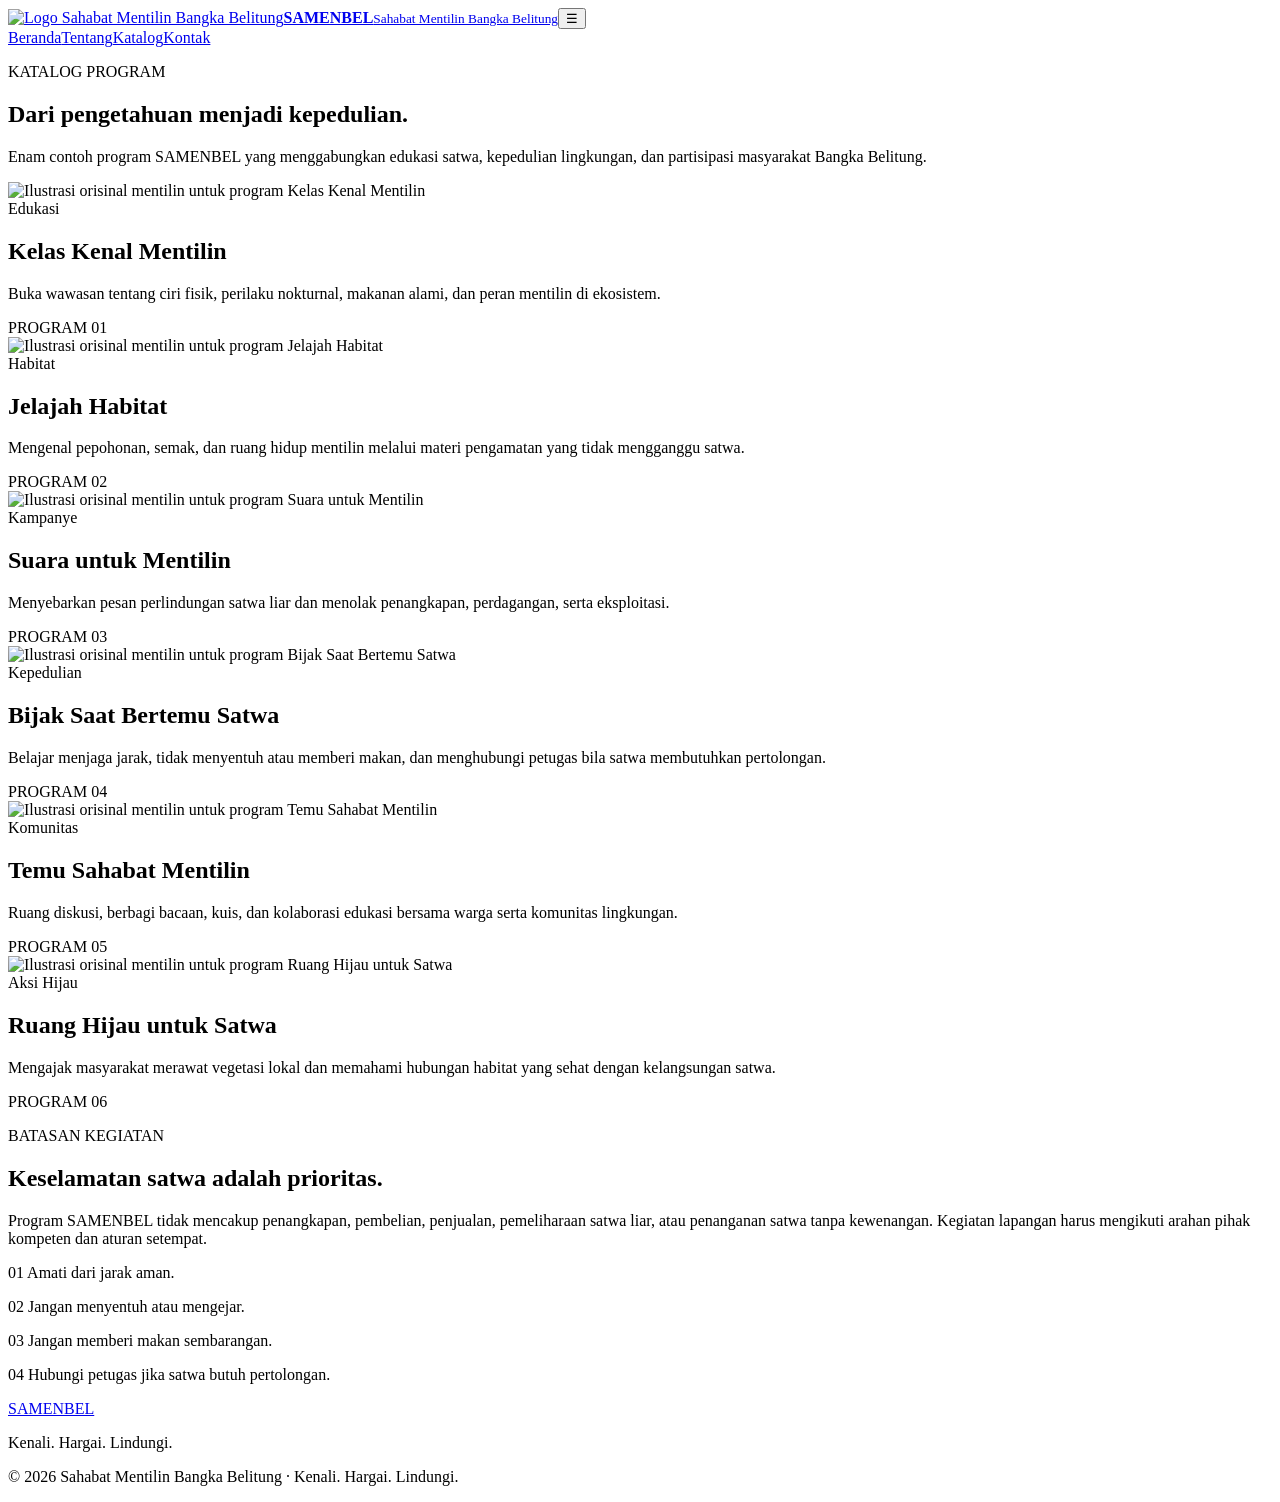
==== katalog.html @ 46540bb0 "Add files via upload" ====
<!DOCTYPE html>
<html lang="id">
<head>
  <meta charset="UTF-8">
  <meta name="viewport" content="width=device-width, initial-scale=1.0">
  <meta name="description" content="Katalog enam program edukasi dan konservasi Mentilin dari SAMENBEL.">
  <title>Katalog Program | Sahabat Mentilin Bangka Belitung</title>
  <link rel="stylesheet" href="css/style.css">
  <script src="js/script.js" defer></script>
</head>
<body>
<header class="site-header"><div class="container header-inner"><a class="brand" href="index.html"><img src="img/logo-samenbel.svg" alt="Logo Sahabat Mentilin Bangka Belitung"><span><strong>SAMENBEL</strong><small>Sahabat Mentilin Bangka Belitung</small></span></a><button class="menu-toggle" type="button" aria-label="Buka navigasi" aria-expanded="false">☰</button><nav class="main-nav" aria-label="Navigasi utama"><a class="" href="index.html">Beranda</a><a class="" href="tentang.html">Tentang</a><a class="active" href="katalog.html">Katalog</a><a class="" href="kontak.php">Kontak</a></nav></div></header>
<main>
<section class="page-hero container"><p class="eyebrow">KATALOG PROGRAM</p><h1>Dari pengetahuan menjadi kepedulian.</h1><p class="hero-lead">Enam contoh program SAMENBEL yang menggabungkan edukasi satwa, kepedulian lingkungan, dan partisipasi masyarakat Bangka Belitung.</p></section><section class="section container"><div class="program-grid"><article class="program-card"><img src="img/program-edukasi.svg" alt="Ilustrasi orisinal mentilin untuk program Kelas Kenal Mentilin"><div class="program-body"><span class="program-tag">Edukasi</span><h2>Kelas Kenal Mentilin</h2><p>Buka wawasan tentang ciri fisik, perilaku nokturnal, makanan alami, dan peran mentilin di ekosistem.</p><span class="program-index">PROGRAM 01</span></div></article><article class="program-card"><img src="img/program-habitat.svg" alt="Ilustrasi orisinal mentilin untuk program Jelajah Habitat"><div class="program-body"><span class="program-tag">Habitat</span><h2>Jelajah Habitat</h2><p>Mengenal pepohonan, semak, dan ruang hidup mentilin melalui materi pengamatan yang tidak mengganggu satwa.</p><span class="program-index">PROGRAM 02</span></div></article><article class="program-card"><img src="img/program-kampanye.svg" alt="Ilustrasi orisinal mentilin untuk program Suara untuk Mentilin"><div class="program-body"><span class="program-tag">Kampanye</span><h2>Suara untuk Mentilin</h2><p>Menyebarkan pesan perlindungan satwa liar dan menolak penangkapan, perdagangan, serta eksploitasi.</p><span class="program-index">PROGRAM 03</span></div></article><article class="program-card"><img src="img/program-peduli.svg" alt="Ilustrasi orisinal mentilin untuk program Bijak Saat Bertemu Satwa"><div class="program-body"><span class="program-tag">Kepedulian</span><h2>Bijak Saat Bertemu Satwa</h2><p>Belajar menjaga jarak, tidak menyentuh atau memberi makan, dan menghubungi petugas bila satwa membutuhkan pertolongan.</p><span class="program-index">PROGRAM 04</span></div></article><article class="program-card"><img src="img/program-komunitas.svg" alt="Ilustrasi orisinal mentilin untuk program Temu Sahabat Mentilin"><div class="program-body"><span class="program-tag">Komunitas</span><h2>Temu Sahabat Mentilin</h2><p>Ruang diskusi, berbagi bacaan, kuis, dan kolaborasi edukasi bersama warga serta komunitas lingkungan.</p><span class="program-index">PROGRAM 05</span></div></article><article class="program-card"><img src="img/program-pohon.svg" alt="Ilustrasi orisinal mentilin untuk program Ruang Hijau untuk Satwa"><div class="program-body"><span class="program-tag">Aksi Hijau</span><h2>Ruang Hijau untuk Satwa</h2><p>Mengajak masyarakat merawat vegetasi lokal dan memahami hubungan habitat yang sehat dengan kelangsungan satwa.</p><span class="program-index">PROGRAM 06</span></div></article></div></section>
<section class="section section-soft"><div class="container split-section"><div><p class="eyebrow">BATASAN KEGIATAN</p><h2>Keselamatan satwa adalah prioritas.</h2><p class="muted">Program SAMENBEL tidak mencakup penangkapan, pembelian, penjualan, pemeliharaan satwa liar, atau penanganan satwa tanpa kewenangan. Kegiatan lapangan harus mengikuti arahan pihak kompeten dan aturan setempat.</p></div><div class="safety-list"><p><span>01</span> Amati dari jarak aman.</p><p><span>02</span> Jangan menyentuh atau mengejar.</p><p><span>03</span> Jangan memberi makan sembarangan.</p><p><span>04</span> Hubungi petugas jika satwa butuh pertolongan.</p></div></div></section>
</main>
<footer class="site-footer"><div class="container footer-inner"><div><a class="footer-brand" href="index.html">SAMENBEL</a><p>Kenali. Hargai. Lindungi.</p></div><p class="footer-note">© 2026 Sahabat Mentilin Bangka Belitung · Kenali. Hargai. Lindungi.</p></div></footer>
</body>
</html>
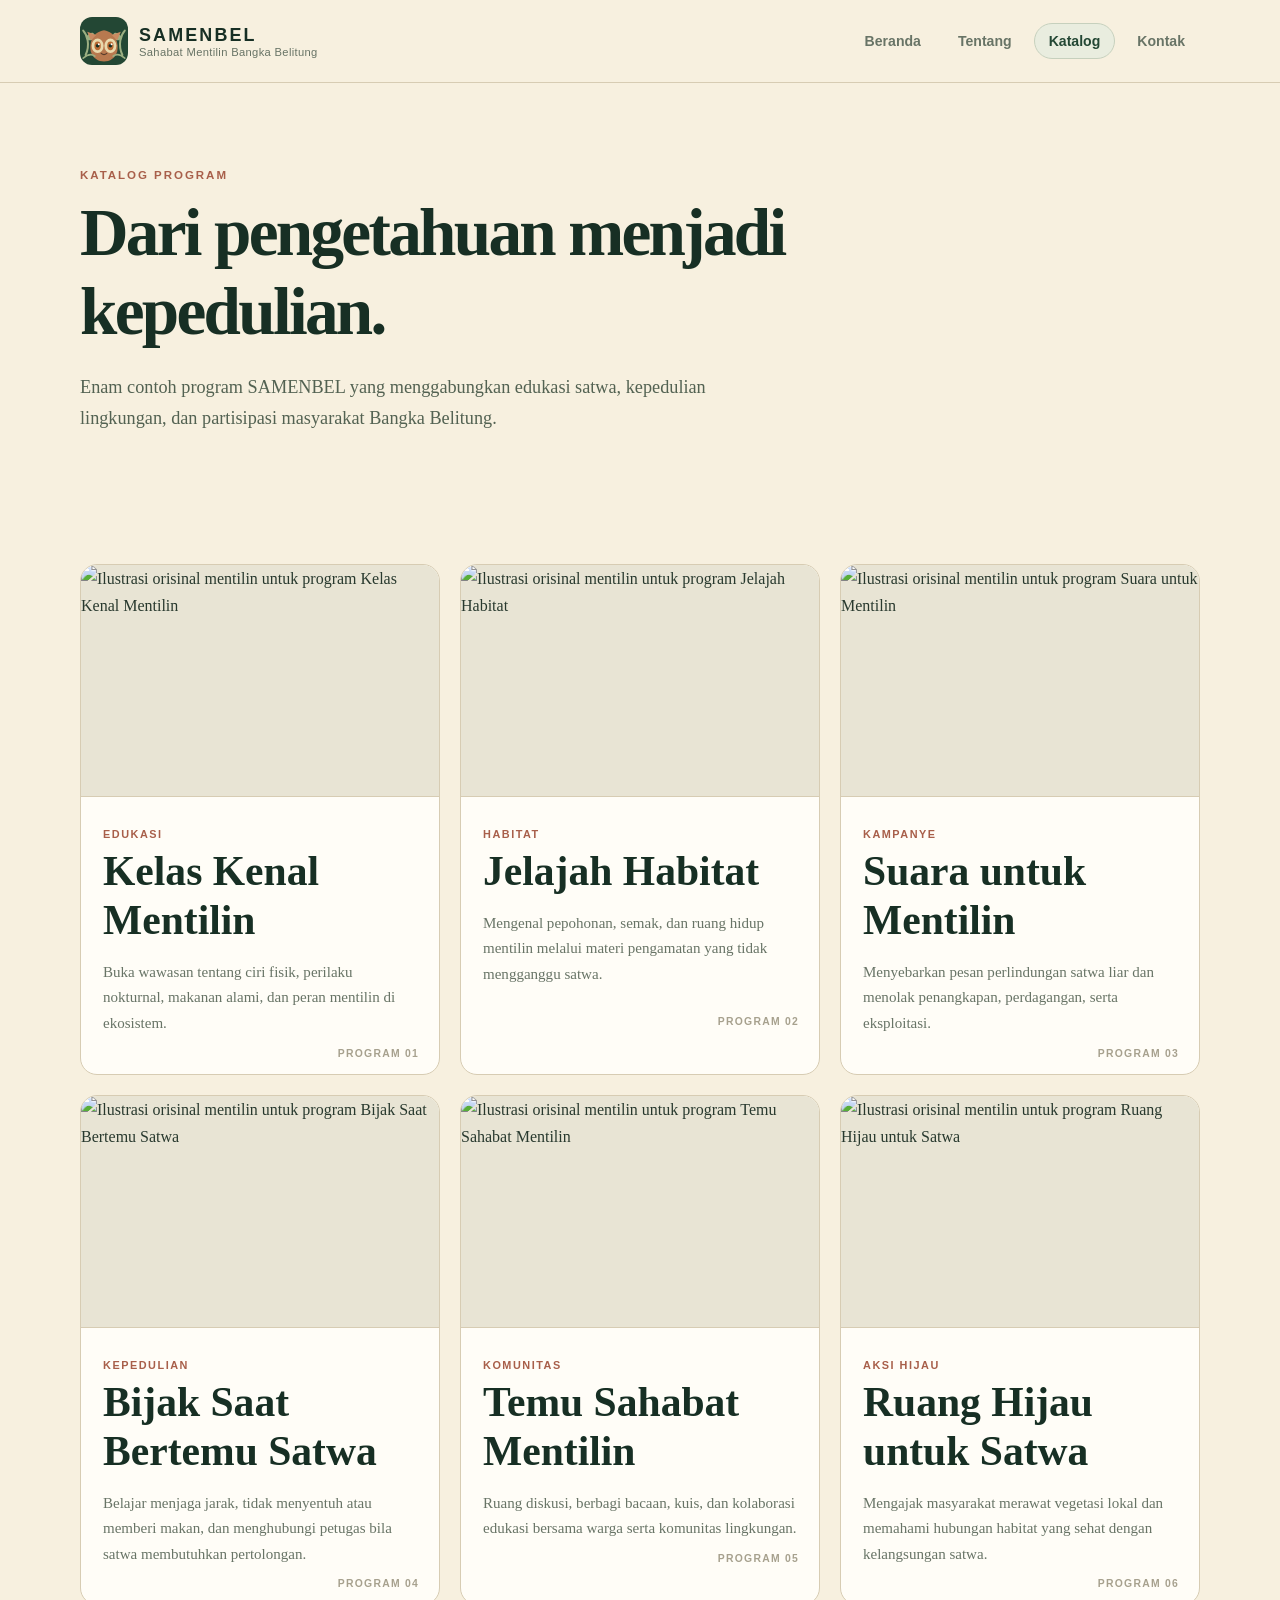
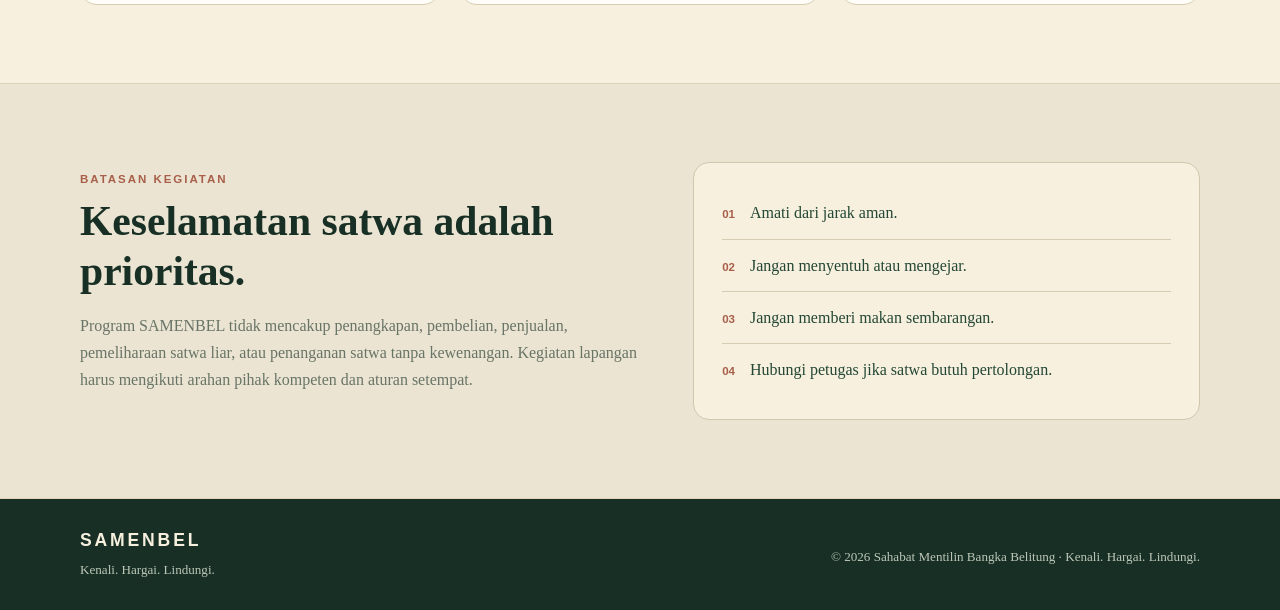
==== commit 60b36bf6: "Update katalog.html" ====
--- a/katalog.html
+++ b/katalog.html
@@ -5,11 +5,11 @@
   <meta name="viewport" content="width=device-width, initial-scale=1.0">
   <meta name="description" content="Katalog enam program edukasi dan konservasi Mentilin dari SAMENBEL.">
   <title>Katalog Program | Sahabat Mentilin Bangka Belitung</title>
-  <link rel="stylesheet" href="css/style.css">
-  <script src="js/script.js" defer></script>
+  <link rel="stylesheet" href="style.css">
+  <script src="script.js" defer></script>
 </head>
 <body>
-<header class="site-header"><div class="container header-inner"><a class="brand" href="index.html"><img src="img/logo-samenbel.svg" alt="Logo Sahabat Mentilin Bangka Belitung"><span><strong>SAMENBEL</strong><small>Sahabat Mentilin Bangka Belitung</small></span></a><button class="menu-toggle" type="button" aria-label="Buka navigasi" aria-expanded="false">☰</button><nav class="main-nav" aria-label="Navigasi utama"><a class="" href="index.html">Beranda</a><a class="" href="tentang.html">Tentang</a><a class="active" href="katalog.html">Katalog</a><a class="" href="kontak.php">Kontak</a></nav></div></header>
+<header class="site-header"><div class="container header-inner"><a class="brand" href="index.html"><img src="logo-samenbel.svg" alt="Logo Sahabat Mentilin Bangka Belitung"><span><strong>SAMENBEL</strong><small>Sahabat Mentilin Bangka Belitung</small></span></a><button class="menu-toggle" type="button" aria-label="Buka navigasi" aria-expanded="false">☰</button><nav class="main-nav" aria-label="Navigasi utama"><a class="" href="index.html">Beranda</a><a class="" href="tentang.html">Tentang</a><a class="active" href="katalog.html">Katalog</a><a class="" href="kontak.php">Kontak</a></nav></div></header>
 <main>
 <section class="page-hero container"><p class="eyebrow">KATALOG PROGRAM</p><h1>Dari pengetahuan menjadi kepedulian.</h1><p class="hero-lead">Enam contoh program SAMENBEL yang menggabungkan edukasi satwa, kepedulian lingkungan, dan partisipasi masyarakat Bangka Belitung.</p></section><section class="section container"><div class="program-grid"><article class="program-card"><img src="img/program-edukasi.svg" alt="Ilustrasi orisinal mentilin untuk program Kelas Kenal Mentilin"><div class="program-body"><span class="program-tag">Edukasi</span><h2>Kelas Kenal Mentilin</h2><p>Buka wawasan tentang ciri fisik, perilaku nokturnal, makanan alami, dan peran mentilin di ekosistem.</p><span class="program-index">PROGRAM 01</span></div></article><article class="program-card"><img src="img/program-habitat.svg" alt="Ilustrasi orisinal mentilin untuk program Jelajah Habitat"><div class="program-body"><span class="program-tag">Habitat</span><h2>Jelajah Habitat</h2><p>Mengenal pepohonan, semak, dan ruang hidup mentilin melalui materi pengamatan yang tidak mengganggu satwa.</p><span class="program-index">PROGRAM 02</span></div></article><article class="program-card"><img src="img/program-kampanye.svg" alt="Ilustrasi orisinal mentilin untuk program Suara untuk Mentilin"><div class="program-body"><span class="program-tag">Kampanye</span><h2>Suara untuk Mentilin</h2><p>Menyebarkan pesan perlindungan satwa liar dan menolak penangkapan, perdagangan, serta eksploitasi.</p><span class="program-index">PROGRAM 03</span></div></article><article class="program-card"><img src="img/program-peduli.svg" alt="Ilustrasi orisinal mentilin untuk program Bijak Saat Bertemu Satwa"><div class="program-body"><span class="program-tag">Kepedulian</span><h2>Bijak Saat Bertemu Satwa</h2><p>Belajar menjaga jarak, tidak menyentuh atau memberi makan, dan menghubungi petugas bila satwa membutuhkan pertolongan.</p><span class="program-index">PROGRAM 04</span></div></article><article class="program-card"><img src="img/program-komunitas.svg" alt="Ilustrasi orisinal mentilin untuk program Temu Sahabat Mentilin"><div class="program-body"><span class="program-tag">Komunitas</span><h2>Temu Sahabat Mentilin</h2><p>Ruang diskusi, berbagi bacaan, kuis, dan kolaborasi edukasi bersama warga serta komunitas lingkungan.</p><span class="program-index">PROGRAM 05</span></div></article><article class="program-card"><img src="img/program-pohon.svg" alt="Ilustrasi orisinal mentilin untuk program Ruang Hijau untuk Satwa"><div class="program-body"><span class="program-tag">Aksi Hijau</span><h2>Ruang Hijau untuk Satwa</h2><p>Mengajak masyarakat merawat vegetasi lokal dan memahami hubungan habitat yang sehat dengan kelangsungan satwa.</p><span class="program-index">PROGRAM 06</span></div></article></div></section>
 <section class="section section-soft"><div class="container split-section"><div><p class="eyebrow">BATASAN KEGIATAN</p><h2>Keselamatan satwa adalah prioritas.</h2><p class="muted">Program SAMENBEL tidak mencakup penangkapan, pembelian, penjualan, pemeliharaan satwa liar, atau penanganan satwa tanpa kewenangan. Kegiatan lapangan harus mengikuti arahan pihak kompeten dan aturan setempat.</p></div><div class="safety-list"><p><span>01</span> Amati dari jarak aman.</p><p><span>02</span> Jangan menyentuh atau mengejar.</p><p><span>03</span> Jangan memberi makan sembarangan.</p><p><span>04</span> Hubungi petugas jika satwa butuh pertolongan.</p></div></div></section>
--- a/style.css
+++ b/style.css
@@ -0,0 +1,175 @@
+/* SAMENBEL — Sahabat Mentilin Bangka Belitung */
+:root {
+  --hutan: #234734;
+  --hutan-gelap: #172f24;
+  --hutan-terang: #496b50;
+  --lumut: #8fa17a;
+  --krem: #f7f0df;
+  --kertas: #eee5d0;
+  --cokelat: #6b6256;
+  --tembaga: #a85f4a;
+  --teks: #28392e;
+  --redup: #687466;
+  --garis: #d7ccb3;
+  --putih: #fffdf7;
+  --radius: 16px;
+  --lebar: 1120px;
+}
+* { box-sizing: border-box; }
+html { scroll-behavior: smooth; }
+body { margin: 0; color: var(--teks); background: var(--krem); font-family: Georgia, "Times New Roman", serif; line-height: 1.7; }
+img { display: block; max-width: 100%; }
+a { color: var(--hutan); }
+button, input, select, textarea { font: inherit; }
+::selection { color: var(--putih); background: var(--hutan); }
+.container { width: min(var(--lebar), calc(100% - 40px)); margin-inline: auto; }
+.site-header { position: sticky; top: 0; z-index: 10; background: #f7f0dff2; border-bottom: 1px solid var(--garis); backdrop-filter: blur(12px); }
+.header-inner { display: flex; align-items: center; justify-content: space-between; gap: 24px; min-height: 82px; }
+.brand { display: flex; align-items: center; gap: 11px; text-decoration: none; }
+.brand img { width: 48px; height: 48px; }
+.brand strong { display: block; color: var(--hutan-gelap); font: 800 1.12rem Arial, sans-serif; letter-spacing: .12em; }
+.brand small { display: block; color: var(--redup); font: .7rem Arial, sans-serif; letter-spacing: .03em; }
+.main-nav { display: flex; align-items: center; gap: 7px; }
+.main-nav a { padding: 9px 14px; border: 1px solid transparent; border-radius: 99px; color: var(--redup); font: 700 .88rem Arial, sans-serif; text-decoration: none; transition: color .2s, background .2s, border-color .2s; }
+.main-nav a:hover, .main-nav a.active { color: var(--hutan); border-color: #c6d0bd; background: #e9eddf; }
+.menu-toggle { display: none; padding: 8px 12px; border: 1px solid var(--garis); border-radius: 9px; color: var(--hutan); background: var(--putih); cursor: pointer; }
+.hero { display: grid; grid-template-columns: minmax(0, 1.05fr) minmax(320px, .95fr); align-items: center; gap: 48px; min-height: 570px; padding-block: 72px; }
+.eyebrow { margin: 0 0 12px; color: var(--tembaga); font: 800 .72rem Arial, sans-serif; letter-spacing: .17em; text-transform: uppercase; }
+h1, h2, h3 { margin-top: 0; line-height: 1.18; }
+h1 { margin-bottom: 20px; color: var(--hutan-gelap); font-size: clamp(2.7rem, 5.8vw, 4.7rem); font-weight: 700; letter-spacing: -.04em; }
+h1 em { color: var(--hutan-terang); font-weight: 500; }
+h2 { margin-bottom: 14px; color: var(--hutan-gelap); font-size: clamp(1.8rem, 3.3vw, 2.6rem); }
+h3 { margin-bottom: 9px; color: var(--hutan); font-size: 1.23rem; }
+.hero-lead { max-width: 630px; color: #536252; font-size: 1.14rem; }
+.hero-actions { display: flex; flex-wrap: wrap; gap: 12px; margin-top: 28px; }
+.button { display: inline-block; padding: 12px 20px; border: 1px solid var(--hutan); border-radius: 99px; font: 700 .9rem Arial, sans-serif; text-align: center; text-decoration: none; cursor: pointer; transition: transform .2s, box-shadow .2s, background .2s; }
+.button:hover { transform: translateY(-2px); box-shadow: 0 9px 20px #23473422; }
+.button-primary { color: var(--putih); background: var(--hutan); }
+.button-primary:hover { color: #fff; background: #315c41; }
+.button-ghost { color: var(--hutan); background: transparent; }
+.button-ghost:hover { background: #e9eddf; }
+.hero-note { display: flex; align-items: center; gap: 9px; margin-top: 28px; color: var(--redup); font: .8rem Arial, sans-serif; letter-spacing: .04em; }
+.note-dot { width: 8px; height: 8px; border-radius: 50%; background: var(--tembaga); box-shadow: 0 0 0 5px #a85f4a1f; }
+.hero-art { position: relative; padding: 15px; border: 1px solid #c5b99f; border-radius: 24px; background: #eee5d0; box-shadow: 0 20px 50px #4b422514; animation: float-in .7s ease both; }
+.hero-art img { width: 100%; border-radius: 15px; }
+.art-caption { display: block; padding: 11px 6px 2px; color: var(--redup); font: 700 .65rem Arial, sans-serif; letter-spacing: .1em; text-align: center; }
+.intro-strip { color: var(--krem); background: var(--hutan); }
+.strip-grid { display: grid; grid-template-columns: repeat(3, 1fr); padding-block: 18px; }
+.strip-grid div { display: flex; justify-content: center; align-items: center; gap: 13px; padding: 6px; border-right: 1px solid #ffffff2c; }
+.strip-grid div:last-child { border-right: 0; }
+.strip-grid strong { color: #d9bd91; font: 800 .75rem Arial, sans-serif; }
+.strip-grid span { font-size: .95rem; }
+.section { padding-block: 78px; }
+.section-soft { background: #ebe4d2; border-block: 1px solid #ded3ba; }
+.section-heading { max-width: 700px; margin-bottom: 30px; }
+.section-heading-row { display: flex; justify-content: space-between; align-items: end; gap: 24px; max-width: none; }
+.muted { color: var(--redup); }
+.feature-grid { display: grid; grid-template-columns: repeat(3, 1fr); gap: 18px; }
+.feature-card { padding: 26px; border: 1px solid var(--garis); border-radius: var(--radius); background: var(--putih); transition: transform .2s, box-shadow .2s; }
+.feature-card:hover, .program-card:hover { transform: translateY(-5px); box-shadow: 0 14px 28px #354c3518; }
+.feature-icon { display: grid; place-items: center; width: 42px; height: 42px; margin-bottom: 18px; border-radius: 50%; color: var(--putih); background: var(--hutan); font-size: 1.3rem; }
+.split-section { display: grid; grid-template-columns: 1fr .9fr; align-items: center; gap: 50px; }
+.fact-panel { padding: 34px; border: 1px solid #c9bea4; border-radius: 18px; background: #f7f0df; }
+.fact-mark { color: var(--tembaga); font-size: 2rem; }
+.fact-panel p { margin: 12px 0 16px; color: var(--hutan); font-size: 1.35rem; font-style: italic; }
+.fact-panel small { color: var(--redup); font: 800 .68rem Arial, sans-serif; letter-spacing: .15em; }
+.text-link { color: var(--hutan); font-weight: 700; text-decoration-color: #a85f4a; text-underline-offset: 5px; }
+.mini-programs { display: grid; grid-template-columns: repeat(2, 1fr); gap: 20px; }
+.mini-programs article { display: grid; grid-template-columns: 45% 1fr; overflow: hidden; border: 1px solid var(--garis); border-radius: var(--radius); background: var(--putih); }
+.mini-programs img { width: 100%; height: 100%; min-height: 180px; object-fit: cover; }
+.mini-programs article div { padding: 20px; }
+.mini-programs span, .program-tag, .card-kicker { color: var(--tembaga); font: 800 .68rem Arial, sans-serif; letter-spacing: .14em; text-transform: uppercase; }
+.mini-programs p { margin-bottom: 0; color: var(--redup); font-size: .93rem; }
+.page-hero { padding-block: 86px 34px; }
+.page-hero h1 { max-width: 780px; font-size: clamp(2.6rem, 5.5vw, 4.2rem); }
+.about-intro { display: grid; grid-template-columns: .95fr 1.05fr; align-items: center; gap: 48px; }
+.about-image { padding: 12px; border: 1px solid #c5b99f; border-radius: 20px; background: #eee5d0; }
+.about-image img { width: 100%; border-radius: 12px; }
+.vision-grid { display: grid; grid-template-columns: .8fr 1.2fr; gap: 18px; }
+.vision-card { padding: 28px; border: 1px solid #d4c8ae; border-radius: var(--radius); background: var(--putih); }
+.vision-card h3 { margin-top: 18px; font-size: 1.4rem; line-height: 1.45; }
+.vision-card ul { margin: 16px 0 0; padding-left: 20px; color: var(--redup); }
+.vision-card li { margin-bottom: 10px; }
+.table-wrap { overflow-x: auto; border: 1px solid var(--garis); border-radius: 12px; }
+table { width: 100%; min-width: 680px; border-collapse: collapse; background: var(--putih); }
+th, td { padding: 15px 17px; border-bottom: 1px solid var(--garis); text-align: left; vertical-align: top; }
+th { color: var(--krem); background: var(--hutan); font: 800 .72rem Arial, sans-serif; letter-spacing: .09em; text-transform: uppercase; }
+td { color: #536252; }
+tbody tr:last-child td { border-bottom: 0; }
+tbody tr:hover { background: #f0f2e8; }
+.source-note { margin-top: 12px; color: var(--redup); font-size: .82rem; }
+.value-row { display: flex; flex-wrap: wrap; gap: 10px; }
+.value-row span { padding: 9px 15px; border: 1px solid var(--garis); border-radius: 99px; color: var(--hutan); background: #fffaf0; font: 700 .85rem Arial, sans-serif; }
+.program-grid { display: grid; grid-template-columns: repeat(3, 1fr); gap: 20px; }
+.program-card { overflow: hidden; border: 1px solid var(--garis); border-radius: 17px; background: var(--putih); transition: transform .2s, box-shadow .2s; }
+.program-card img { width: 100%; aspect-ratio: 800 / 520; object-fit: cover; border-bottom: 1px solid var(--garis); }
+.program-body { position: relative; min-height: 245px; padding: 22px; }
+.program-body p { color: var(--redup); font-size: .94rem; }
+.program-index { position: absolute; right: 20px; bottom: 15px; color: #a7a18e; font: 800 .65rem Arial, sans-serif; letter-spacing: .12em; }
+.safety-list { padding: 24px 28px; border: 1px solid #d2c6ad; border-radius: 16px; background: #f7f0df; }
+.safety-list p { display: flex; gap: 15px; align-items: baseline; margin: 0; padding: 12px 0; border-bottom: 1px solid var(--garis); color: var(--hutan); }
+.safety-list p:last-child { border-bottom: 0; }
+.safety-list span { color: var(--tembaga); font: 800 .72rem Arial, sans-serif; }
+.contact-grid { display: grid; grid-template-columns: .95fr 1.05fr; align-items: start; gap: 36px; }
+.contact-details, .form-panel { padding: 28px; border: 1px solid var(--garis); border-radius: 17px; background: var(--putih); }
+.contact-detail { padding: 14px 0; border-bottom: 1px solid var(--garis); }
+.contact-detail span { display: block; margin-bottom: 4px; color: var(--tembaga); font: 800 .68rem Arial, sans-serif; letter-spacing: .13em; text-transform: uppercase; }
+.contact-detail p { margin: 0; color: var(--redup); }
+.map-panel { height: 250px; margin-top: 22px; overflow: hidden; border: 1px solid var(--garis); border-radius: 12px; }
+.map-panel iframe { width: 100%; height: 100%; border: 0; filter: saturate(.6); }
+.form-intro { font-size: .93rem; }
+.form-field { margin-bottom: 16px; }
+.form-field label { display: block; margin-bottom: 6px; color: var(--hutan); font: 700 .82rem Arial, sans-serif; }
+.form-field input, .form-field select, .form-field textarea { width: 100%; padding: 11px 12px; border: 1px solid #cfc4ac; border-radius: 9px; outline: none; color: var(--teks); background: #fffdf8; }
+.form-field input:focus, .form-field select:focus, .form-field textarea:focus { border-color: var(--hutan-terang); box-shadow: 0 0 0 3px #8fa17a33; }
+.form-field textarea { resize: vertical; }
+.form-field small { color: var(--redup); font-size: .76rem; }
+.form-status { min-height: 1.5em; margin: 10px 0 0; color: var(--hutan); font-size: .88rem; }
+.site-footer { color: #e8e3d3; background: var(--hutan-gelap); }
+.footer-inner { display: flex; justify-content: space-between; align-items: center; gap: 20px; padding-block: 28px; }
+.footer-brand { color: #f7f0df; font: 800 1.1rem Arial, sans-serif; letter-spacing: .16em; text-decoration: none; }
+.footer-inner p { margin: 5px 0 0; color: #bdc7b8; font-size: .82rem; }
+.footer-note { text-align: right; }
+@keyframes float-in { from { opacity: 0; transform: translateY(14px); } to { opacity: 1; transform: translateY(0); } }
+@media (max-width: 760px) {
+  .menu-toggle { display: block; }
+  .header-inner { position: relative; flex-wrap: wrap; padding-block: 12px; }
+  .main-nav { display: none; flex: 1 0 100%; flex-direction: column; align-items: stretch; gap: 4px; }
+  .main-nav.show-menu { display: flex; }
+  .main-nav a { padding: 11px 13px; }
+  .hero, .split-section, .about-intro, .vision-grid, .contact-grid { grid-template-columns: 1fr; }
+  .hero { gap: 30px; min-height: 0; padding-block: 58px; }
+  .feature-grid { grid-template-columns: 1fr; }
+  .program-grid { grid-template-columns: repeat(2, minmax(0, 1fr)); }
+}
+@media (max-width: 600px) {
+  .container { width: min(var(--lebar), calc(100% - 30px)); }
+  .section { padding-block: 55px; }
+  .page-hero { padding-block: 62px 25px; }
+  .page-hero h1 { font-size: 2.55rem; }
+  .strip-grid { grid-template-columns: 1fr; padding-block: 8px; }
+  .strip-grid div { justify-content: flex-start; border-right: 0; border-bottom: 1px solid #ffffff2c; padding: 10px 3px; }
+  .strip-grid div:last-child { border-bottom: 0; }
+  .section-heading-row { align-items: flex-start; flex-direction: column; }
+  .program-grid, .mini-programs { grid-template-columns: 1fr; }
+  .mini-programs article { grid-template-columns: 1fr; }
+  .mini-programs img { aspect-ratio: 800 / 520; min-height: 0; }
+  .hero-art { padding: 8px; }
+  .contact-details, .form-panel { padding: 21px; }
+  .footer-inner { align-items: flex-start; flex-direction: column; }
+  .footer-note { text-align: left; }
+  table { min-width: 600px; }
+}
+@media (min-width: 992px) {
+  .container { width: min(var(--lebar), calc(100% - 64px)); }
+  .program-grid { grid-template-columns: repeat(3, 1fr); }
+}
+
+/* Status pengiriman formulir dari server */
+.form-alert { margin: 14px 0 18px; padding: 12px 14px; border-radius: 9px; font-size: .9rem; }
+.form-alert.success { border: 1px solid #8aa77f; color: #294c36; background: #e7f0e3; }
+.form-alert.error { border: 1px solid #c47b6c; color: #783a2e; background: #f8e9e4; }
+
+/* Penyesuaian ilustrasi Mentilin dan aksesibilitas. */
+.program-card img { background: #e8e4d4; }
+.menu-toggle:focus-visible, .main-nav a:focus-visible, .button:focus-visible, input:focus-visible, select:focus-visible, textarea:focus-visible { outline: 3px solid #a85f4a; outline-offset: 3px; }
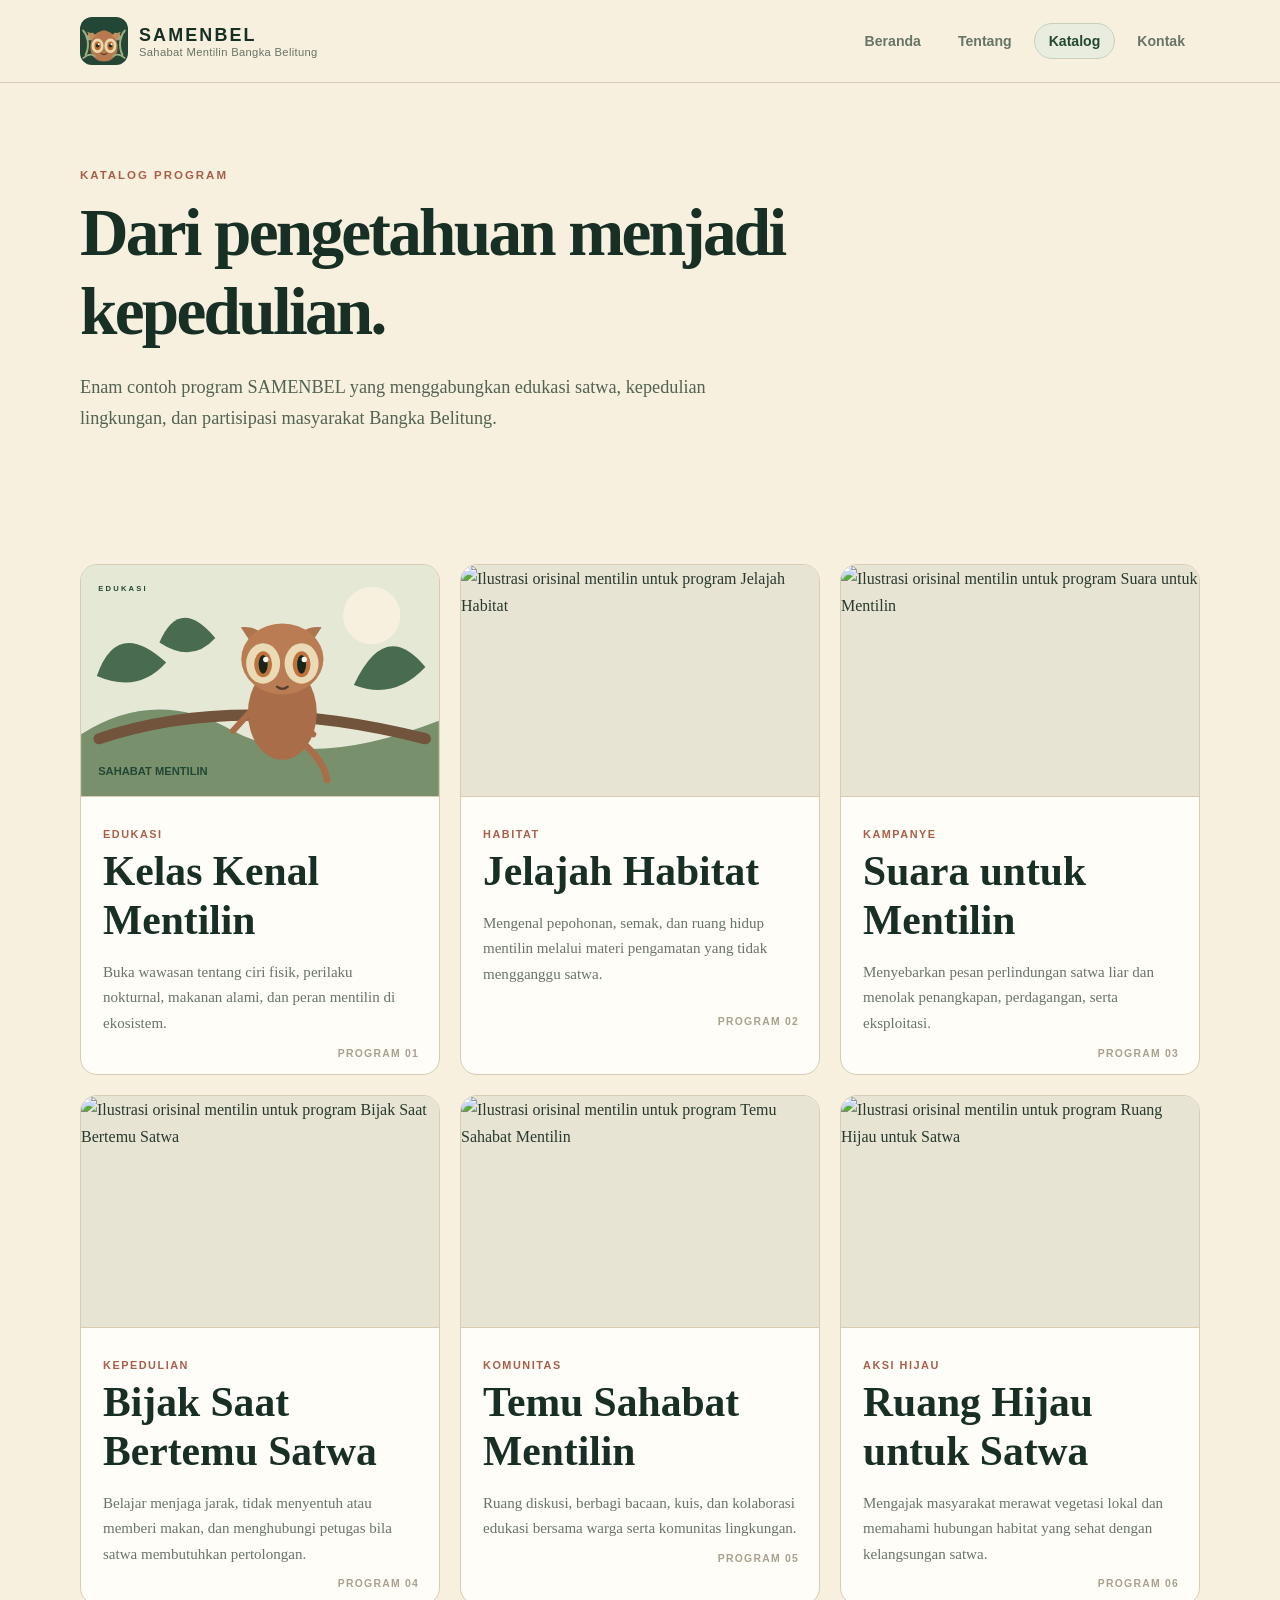
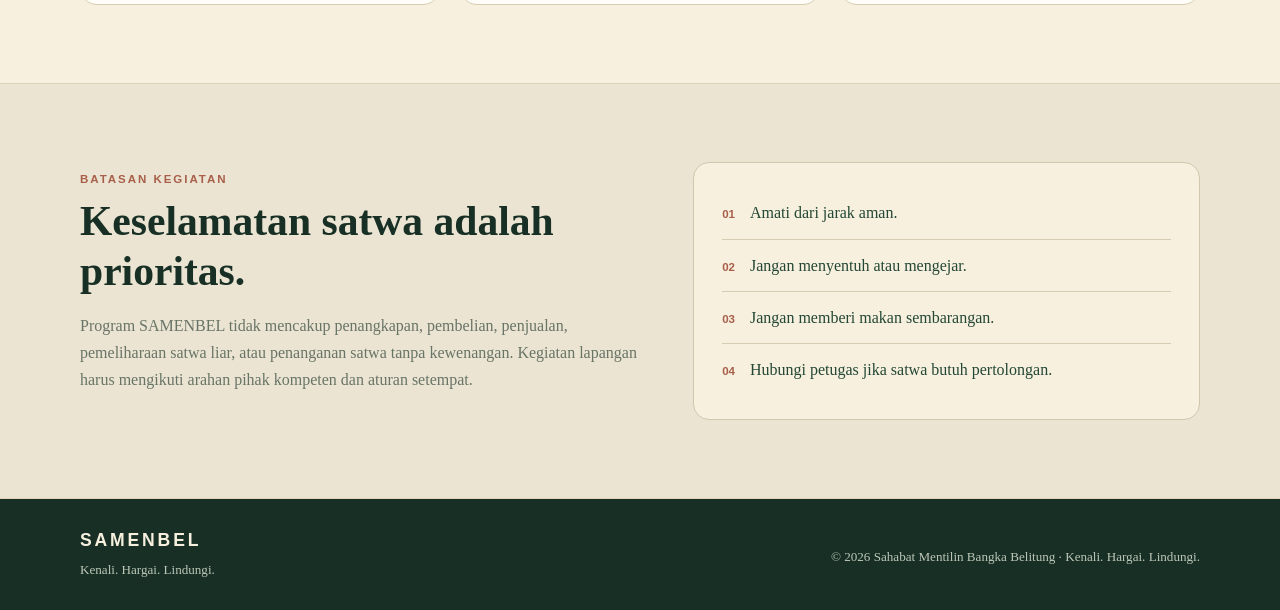
==== commit 35a8c237: "Update katalog.html" ====
--- a/katalog.html
+++ b/katalog.html
@@ -11,7 +11,7 @@
 <body>
 <header class="site-header"><div class="container header-inner"><a class="brand" href="index.html"><img src="logo-samenbel.svg" alt="Logo Sahabat Mentilin Bangka Belitung"><span><strong>SAMENBEL</strong><small>Sahabat Mentilin Bangka Belitung</small></span></a><button class="menu-toggle" type="button" aria-label="Buka navigasi" aria-expanded="false">☰</button><nav class="main-nav" aria-label="Navigasi utama"><a class="" href="index.html">Beranda</a><a class="" href="tentang.html">Tentang</a><a class="active" href="katalog.html">Katalog</a><a class="" href="kontak.php">Kontak</a></nav></div></header>
 <main>
-<section class="page-hero container"><p class="eyebrow">KATALOG PROGRAM</p><h1>Dari pengetahuan menjadi kepedulian.</h1><p class="hero-lead">Enam contoh program SAMENBEL yang menggabungkan edukasi satwa, kepedulian lingkungan, dan partisipasi masyarakat Bangka Belitung.</p></section><section class="section container"><div class="program-grid"><article class="program-card"><img src="img/program-edukasi.svg" alt="Ilustrasi orisinal mentilin untuk program Kelas Kenal Mentilin"><div class="program-body"><span class="program-tag">Edukasi</span><h2>Kelas Kenal Mentilin</h2><p>Buka wawasan tentang ciri fisik, perilaku nokturnal, makanan alami, dan peran mentilin di ekosistem.</p><span class="program-index">PROGRAM 01</span></div></article><article class="program-card"><img src="img/program-habitat.svg" alt="Ilustrasi orisinal mentilin untuk program Jelajah Habitat"><div class="program-body"><span class="program-tag">Habitat</span><h2>Jelajah Habitat</h2><p>Mengenal pepohonan, semak, dan ruang hidup mentilin melalui materi pengamatan yang tidak mengganggu satwa.</p><span class="program-index">PROGRAM 02</span></div></article><article class="program-card"><img src="img/program-kampanye.svg" alt="Ilustrasi orisinal mentilin untuk program Suara untuk Mentilin"><div class="program-body"><span class="program-tag">Kampanye</span><h2>Suara untuk Mentilin</h2><p>Menyebarkan pesan perlindungan satwa liar dan menolak penangkapan, perdagangan, serta eksploitasi.</p><span class="program-index">PROGRAM 03</span></div></article><article class="program-card"><img src="img/program-peduli.svg" alt="Ilustrasi orisinal mentilin untuk program Bijak Saat Bertemu Satwa"><div class="program-body"><span class="program-tag">Kepedulian</span><h2>Bijak Saat Bertemu Satwa</h2><p>Belajar menjaga jarak, tidak menyentuh atau memberi makan, dan menghubungi petugas bila satwa membutuhkan pertolongan.</p><span class="program-index">PROGRAM 04</span></div></article><article class="program-card"><img src="img/program-komunitas.svg" alt="Ilustrasi orisinal mentilin untuk program Temu Sahabat Mentilin"><div class="program-body"><span class="program-tag">Komunitas</span><h2>Temu Sahabat Mentilin</h2><p>Ruang diskusi, berbagi bacaan, kuis, dan kolaborasi edukasi bersama warga serta komunitas lingkungan.</p><span class="program-index">PROGRAM 05</span></div></article><article class="program-card"><img src="img/program-pohon.svg" alt="Ilustrasi orisinal mentilin untuk program Ruang Hijau untuk Satwa"><div class="program-body"><span class="program-tag">Aksi Hijau</span><h2>Ruang Hijau untuk Satwa</h2><p>Mengajak masyarakat merawat vegetasi lokal dan memahami hubungan habitat yang sehat dengan kelangsungan satwa.</p><span class="program-index">PROGRAM 06</span></div></article></div></section>
+<section class="page-hero container"><p class="eyebrow">KATALOG PROGRAM</p><h1>Dari pengetahuan menjadi kepedulian.</h1><p class="hero-lead">Enam contoh program SAMENBEL yang menggabungkan edukasi satwa, kepedulian lingkungan, dan partisipasi masyarakat Bangka Belitung.</p></section><section class="section container"><div class="program-grid"><article class="program-card"><img src="program-edukasi.svg" alt="Ilustrasi orisinal mentilin untuk program Kelas Kenal Mentilin"><div class="program-body"><span class="program-tag">Edukasi</span><h2>Kelas Kenal Mentilin</h2><p>Buka wawasan tentang ciri fisik, perilaku nokturnal, makanan alami, dan peran mentilin di ekosistem.</p><span class="program-index">PROGRAM 01</span></div></article><article class="program-card"><img src="img/program-habitat.svg" alt="Ilustrasi orisinal mentilin untuk program Jelajah Habitat"><div class="program-body"><span class="program-tag">Habitat</span><h2>Jelajah Habitat</h2><p>Mengenal pepohonan, semak, dan ruang hidup mentilin melalui materi pengamatan yang tidak mengganggu satwa.</p><span class="program-index">PROGRAM 02</span></div></article><article class="program-card"><img src="img/program-kampanye.svg" alt="Ilustrasi orisinal mentilin untuk program Suara untuk Mentilin"><div class="program-body"><span class="program-tag">Kampanye</span><h2>Suara untuk Mentilin</h2><p>Menyebarkan pesan perlindungan satwa liar dan menolak penangkapan, perdagangan, serta eksploitasi.</p><span class="program-index">PROGRAM 03</span></div></article><article class="program-card"><img src="img/program-peduli.svg" alt="Ilustrasi orisinal mentilin untuk program Bijak Saat Bertemu Satwa"><div class="program-body"><span class="program-tag">Kepedulian</span><h2>Bijak Saat Bertemu Satwa</h2><p>Belajar menjaga jarak, tidak menyentuh atau memberi makan, dan menghubungi petugas bila satwa membutuhkan pertolongan.</p><span class="program-index">PROGRAM 04</span></div></article><article class="program-card"><img src="img/program-komunitas.svg" alt="Ilustrasi orisinal mentilin untuk program Temu Sahabat Mentilin"><div class="program-body"><span class="program-tag">Komunitas</span><h2>Temu Sahabat Mentilin</h2><p>Ruang diskusi, berbagi bacaan, kuis, dan kolaborasi edukasi bersama warga serta komunitas lingkungan.</p><span class="program-index">PROGRAM 05</span></div></article><article class="program-card"><img src="img/program-pohon.svg" alt="Ilustrasi orisinal mentilin untuk program Ruang Hijau untuk Satwa"><div class="program-body"><span class="program-tag">Aksi Hijau</span><h2>Ruang Hijau untuk Satwa</h2><p>Mengajak masyarakat merawat vegetasi lokal dan memahami hubungan habitat yang sehat dengan kelangsungan satwa.</p><span class="program-index">PROGRAM 06</span></div></article></div></section>
 <section class="section section-soft"><div class="container split-section"><div><p class="eyebrow">BATASAN KEGIATAN</p><h2>Keselamatan satwa adalah prioritas.</h2><p class="muted">Program SAMENBEL tidak mencakup penangkapan, pembelian, penjualan, pemeliharaan satwa liar, atau penanganan satwa tanpa kewenangan. Kegiatan lapangan harus mengikuti arahan pihak kompeten dan aturan setempat.</p></div><div class="safety-list"><p><span>01</span> Amati dari jarak aman.</p><p><span>02</span> Jangan menyentuh atau mengejar.</p><p><span>03</span> Jangan memberi makan sembarangan.</p><p><span>04</span> Hubungi petugas jika satwa butuh pertolongan.</p></div></div></section>
 </main>
 <footer class="site-footer"><div class="container footer-inner"><div><a class="footer-brand" href="index.html">SAMENBEL</a><p>Kenali. Hargai. Lindungi.</p></div><p class="footer-note">© 2026 Sahabat Mentilin Bangka Belitung · Kenali. Hargai. Lindungi.</p></div></footer>
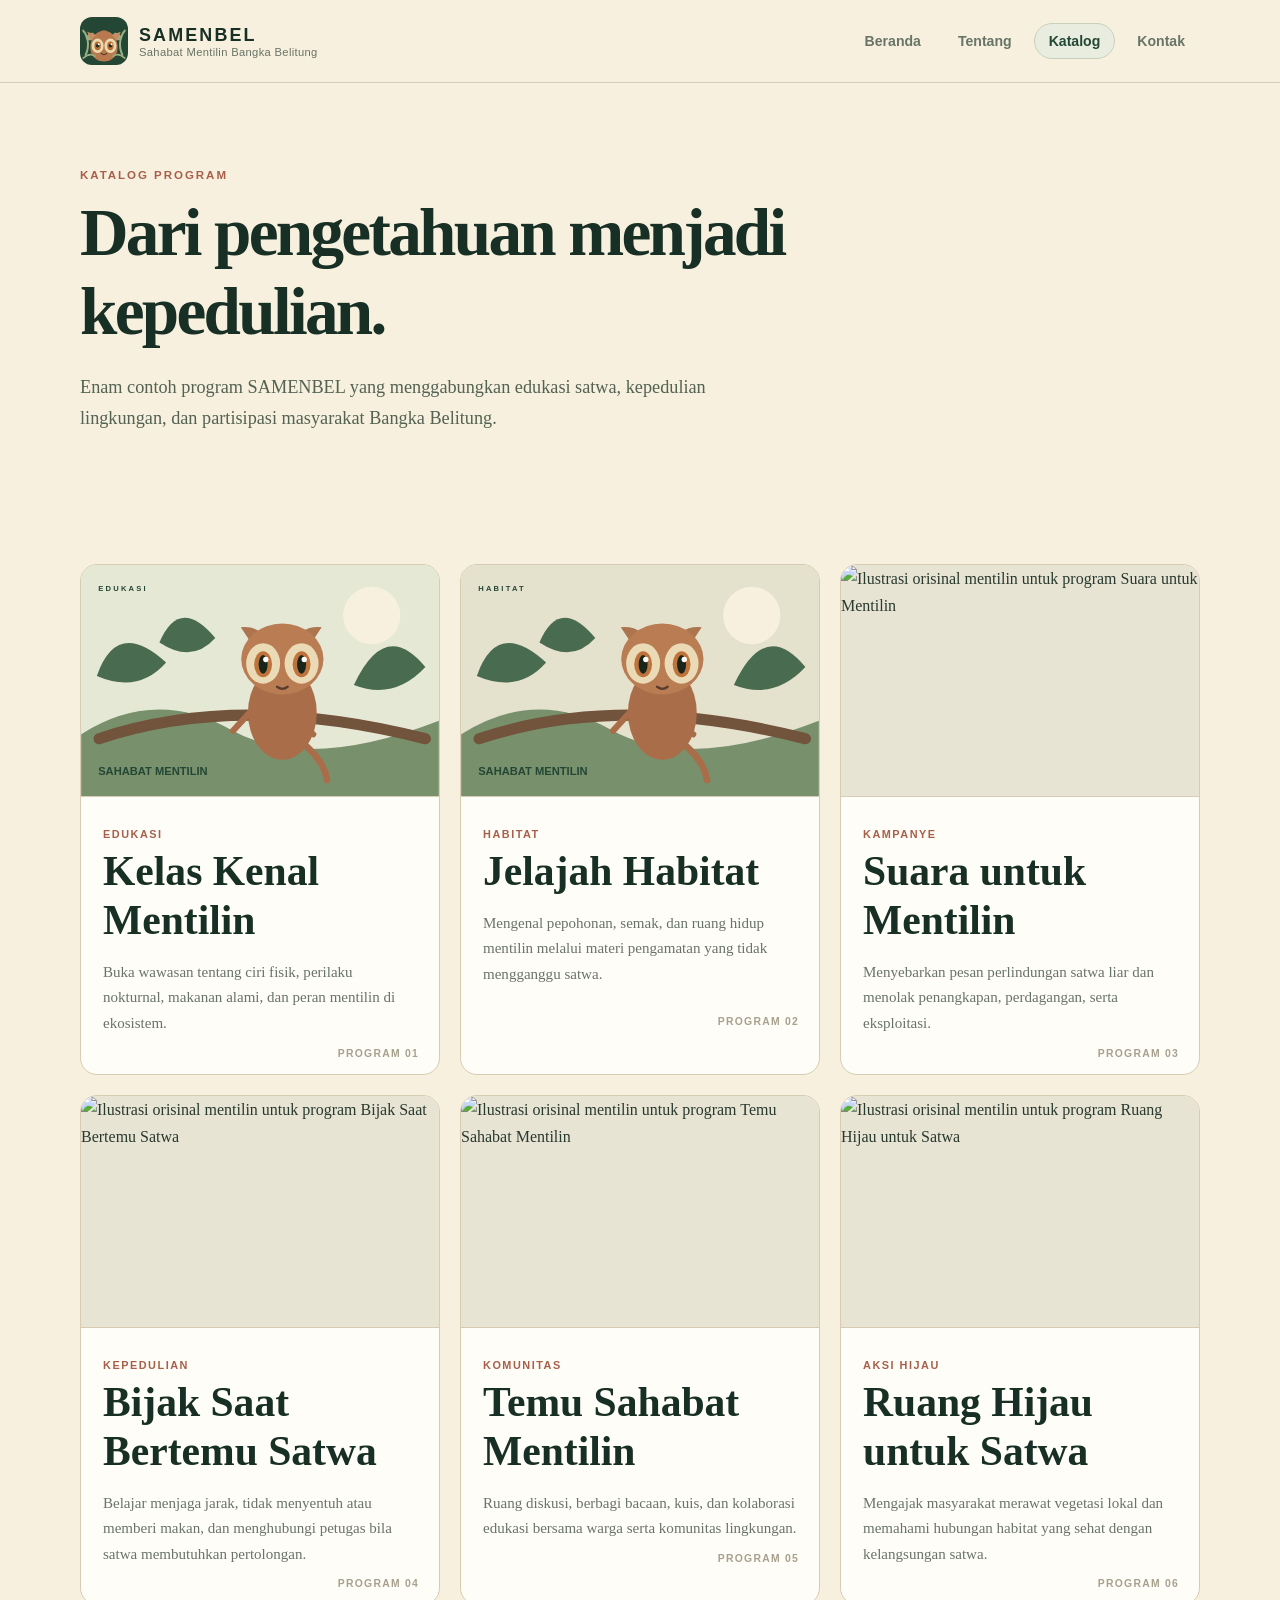
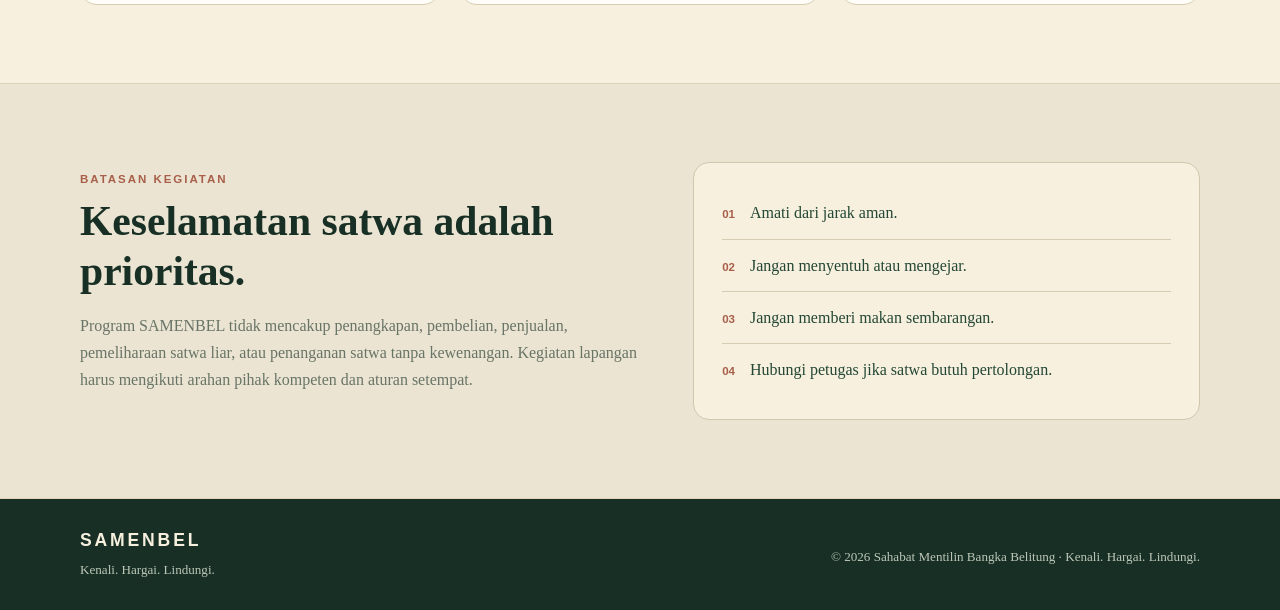
==== commit 50e1cd22: "Update katalog.html" ====
--- a/katalog.html
+++ b/katalog.html
@@ -11,7 +11,7 @@
 <body>
 <header class="site-header"><div class="container header-inner"><a class="brand" href="index.html"><img src="logo-samenbel.svg" alt="Logo Sahabat Mentilin Bangka Belitung"><span><strong>SAMENBEL</strong><small>Sahabat Mentilin Bangka Belitung</small></span></a><button class="menu-toggle" type="button" aria-label="Buka navigasi" aria-expanded="false">☰</button><nav class="main-nav" aria-label="Navigasi utama"><a class="" href="index.html">Beranda</a><a class="" href="tentang.html">Tentang</a><a class="active" href="katalog.html">Katalog</a><a class="" href="kontak.php">Kontak</a></nav></div></header>
 <main>
-<section class="page-hero container"><p class="eyebrow">KATALOG PROGRAM</p><h1>Dari pengetahuan menjadi kepedulian.</h1><p class="hero-lead">Enam contoh program SAMENBEL yang menggabungkan edukasi satwa, kepedulian lingkungan, dan partisipasi masyarakat Bangka Belitung.</p></section><section class="section container"><div class="program-grid"><article class="program-card"><img src="program-edukasi.svg" alt="Ilustrasi orisinal mentilin untuk program Kelas Kenal Mentilin"><div class="program-body"><span class="program-tag">Edukasi</span><h2>Kelas Kenal Mentilin</h2><p>Buka wawasan tentang ciri fisik, perilaku nokturnal, makanan alami, dan peran mentilin di ekosistem.</p><span class="program-index">PROGRAM 01</span></div></article><article class="program-card"><img src="img/program-habitat.svg" alt="Ilustrasi orisinal mentilin untuk program Jelajah Habitat"><div class="program-body"><span class="program-tag">Habitat</span><h2>Jelajah Habitat</h2><p>Mengenal pepohonan, semak, dan ruang hidup mentilin melalui materi pengamatan yang tidak mengganggu satwa.</p><span class="program-index">PROGRAM 02</span></div></article><article class="program-card"><img src="img/program-kampanye.svg" alt="Ilustrasi orisinal mentilin untuk program Suara untuk Mentilin"><div class="program-body"><span class="program-tag">Kampanye</span><h2>Suara untuk Mentilin</h2><p>Menyebarkan pesan perlindungan satwa liar dan menolak penangkapan, perdagangan, serta eksploitasi.</p><span class="program-index">PROGRAM 03</span></div></article><article class="program-card"><img src="img/program-peduli.svg" alt="Ilustrasi orisinal mentilin untuk program Bijak Saat Bertemu Satwa"><div class="program-body"><span class="program-tag">Kepedulian</span><h2>Bijak Saat Bertemu Satwa</h2><p>Belajar menjaga jarak, tidak menyentuh atau memberi makan, dan menghubungi petugas bila satwa membutuhkan pertolongan.</p><span class="program-index">PROGRAM 04</span></div></article><article class="program-card"><img src="img/program-komunitas.svg" alt="Ilustrasi orisinal mentilin untuk program Temu Sahabat Mentilin"><div class="program-body"><span class="program-tag">Komunitas</span><h2>Temu Sahabat Mentilin</h2><p>Ruang diskusi, berbagi bacaan, kuis, dan kolaborasi edukasi bersama warga serta komunitas lingkungan.</p><span class="program-index">PROGRAM 05</span></div></article><article class="program-card"><img src="img/program-pohon.svg" alt="Ilustrasi orisinal mentilin untuk program Ruang Hijau untuk Satwa"><div class="program-body"><span class="program-tag">Aksi Hijau</span><h2>Ruang Hijau untuk Satwa</h2><p>Mengajak masyarakat merawat vegetasi lokal dan memahami hubungan habitat yang sehat dengan kelangsungan satwa.</p><span class="program-index">PROGRAM 06</span></div></article></div></section>
+<section class="page-hero container"><p class="eyebrow">KATALOG PROGRAM</p><h1>Dari pengetahuan menjadi kepedulian.</h1><p class="hero-lead">Enam contoh program SAMENBEL yang menggabungkan edukasi satwa, kepedulian lingkungan, dan partisipasi masyarakat Bangka Belitung.</p></section><section class="section container"><div class="program-grid"><article class="program-card"><img src="program-edukasi.svg" alt="Ilustrasi orisinal mentilin untuk program Kelas Kenal Mentilin"><div class="program-body"><span class="program-tag">Edukasi</span><h2>Kelas Kenal Mentilin</h2><p>Buka wawasan tentang ciri fisik, perilaku nokturnal, makanan alami, dan peran mentilin di ekosistem.</p><span class="program-index">PROGRAM 01</span></div></article><article class="program-card"><img src="program-habitat.svg" alt="Ilustrasi orisinal mentilin untuk program Jelajah Habitat"><div class="program-body"><span class="program-tag">Habitat</span><h2>Jelajah Habitat</h2><p>Mengenal pepohonan, semak, dan ruang hidup mentilin melalui materi pengamatan yang tidak mengganggu satwa.</p><span class="program-index">PROGRAM 02</span></div></article><article class="program-card"><img src="img/program-kampanye.svg" alt="Ilustrasi orisinal mentilin untuk program Suara untuk Mentilin"><div class="program-body"><span class="program-tag">Kampanye</span><h2>Suara untuk Mentilin</h2><p>Menyebarkan pesan perlindungan satwa liar dan menolak penangkapan, perdagangan, serta eksploitasi.</p><span class="program-index">PROGRAM 03</span></div></article><article class="program-card"><img src="img/program-peduli.svg" alt="Ilustrasi orisinal mentilin untuk program Bijak Saat Bertemu Satwa"><div class="program-body"><span class="program-tag">Kepedulian</span><h2>Bijak Saat Bertemu Satwa</h2><p>Belajar menjaga jarak, tidak menyentuh atau memberi makan, dan menghubungi petugas bila satwa membutuhkan pertolongan.</p><span class="program-index">PROGRAM 04</span></div></article><article class="program-card"><img src="img/program-komunitas.svg" alt="Ilustrasi orisinal mentilin untuk program Temu Sahabat Mentilin"><div class="program-body"><span class="program-tag">Komunitas</span><h2>Temu Sahabat Mentilin</h2><p>Ruang diskusi, berbagi bacaan, kuis, dan kolaborasi edukasi bersama warga serta komunitas lingkungan.</p><span class="program-index">PROGRAM 05</span></div></article><article class="program-card"><img src="img/program-pohon.svg" alt="Ilustrasi orisinal mentilin untuk program Ruang Hijau untuk Satwa"><div class="program-body"><span class="program-tag">Aksi Hijau</span><h2>Ruang Hijau untuk Satwa</h2><p>Mengajak masyarakat merawat vegetasi lokal dan memahami hubungan habitat yang sehat dengan kelangsungan satwa.</p><span class="program-index">PROGRAM 06</span></div></article></div></section>
 <section class="section section-soft"><div class="container split-section"><div><p class="eyebrow">BATASAN KEGIATAN</p><h2>Keselamatan satwa adalah prioritas.</h2><p class="muted">Program SAMENBEL tidak mencakup penangkapan, pembelian, penjualan, pemeliharaan satwa liar, atau penanganan satwa tanpa kewenangan. Kegiatan lapangan harus mengikuti arahan pihak kompeten dan aturan setempat.</p></div><div class="safety-list"><p><span>01</span> Amati dari jarak aman.</p><p><span>02</span> Jangan menyentuh atau mengejar.</p><p><span>03</span> Jangan memberi makan sembarangan.</p><p><span>04</span> Hubungi petugas jika satwa butuh pertolongan.</p></div></div></section>
 </main>
 <footer class="site-footer"><div class="container footer-inner"><div><a class="footer-brand" href="index.html">SAMENBEL</a><p>Kenali. Hargai. Lindungi.</p></div><p class="footer-note">© 2026 Sahabat Mentilin Bangka Belitung · Kenali. Hargai. Lindungi.</p></div></footer>
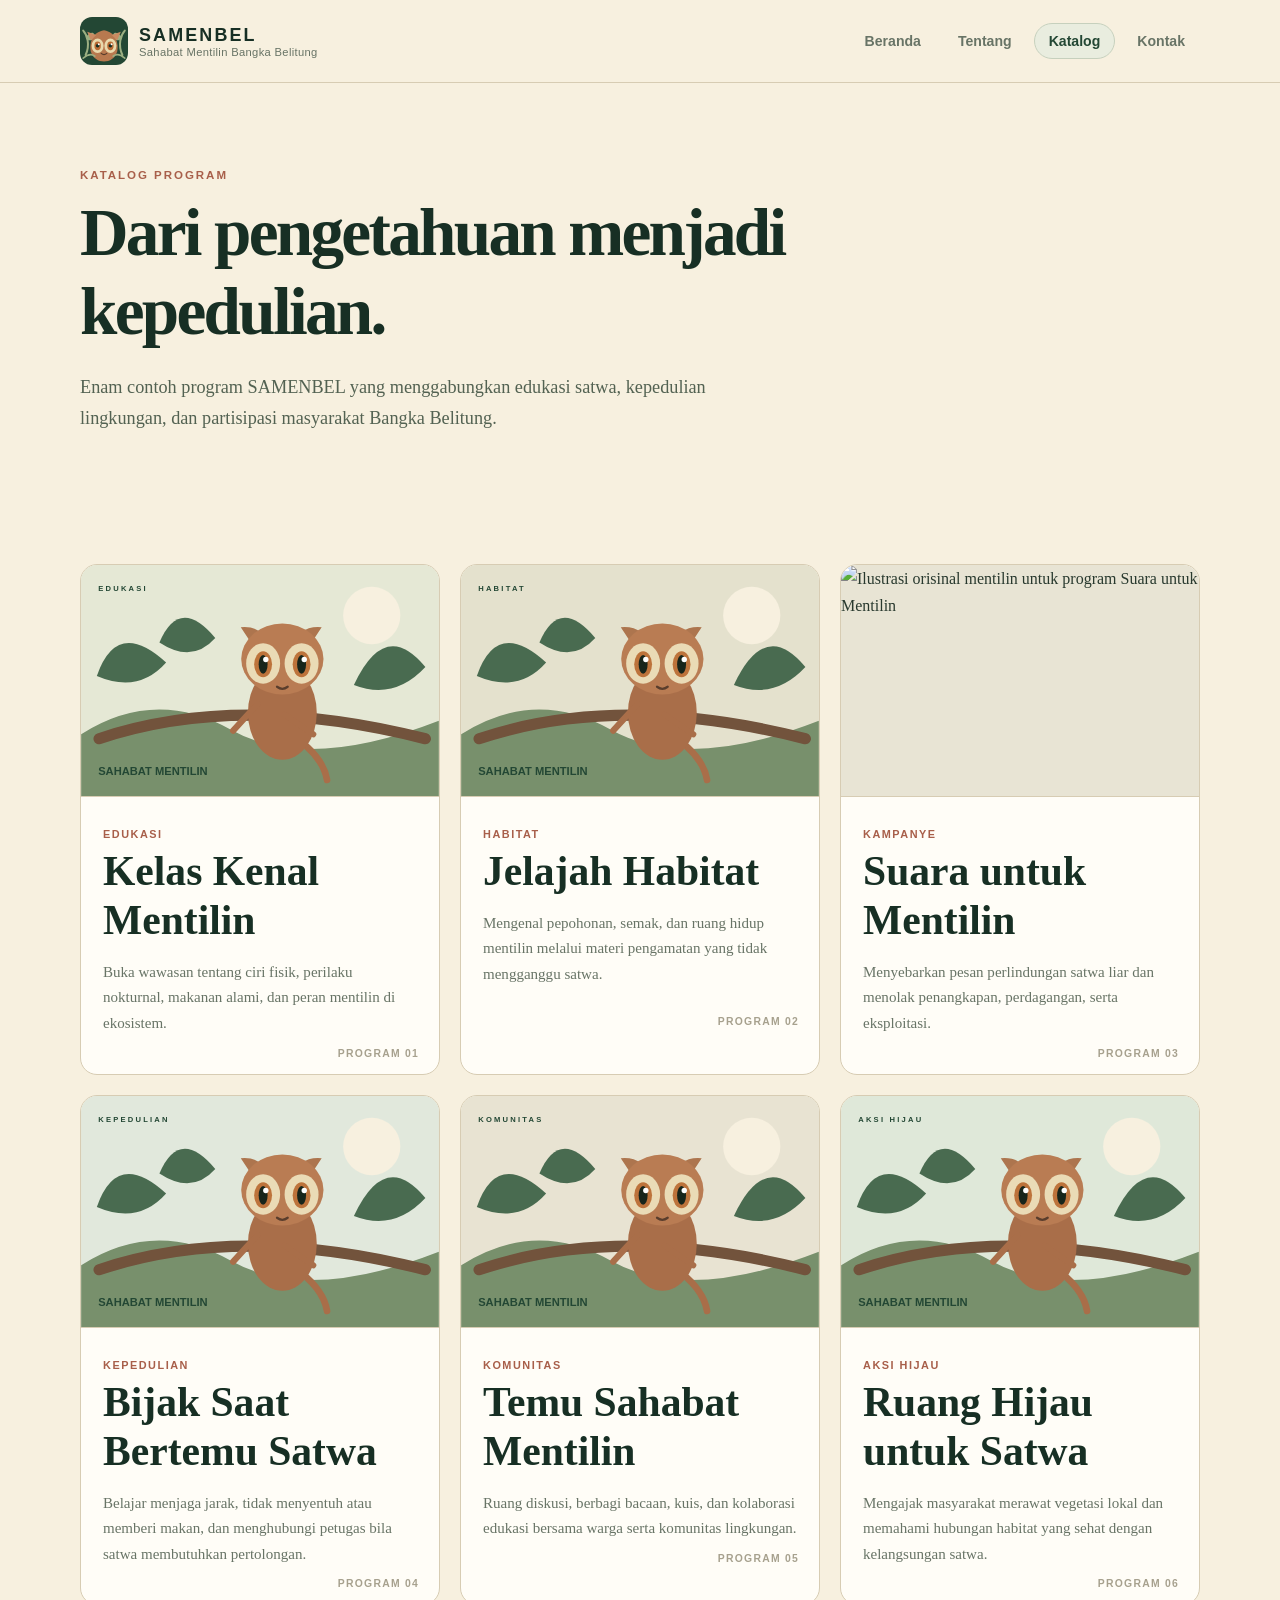
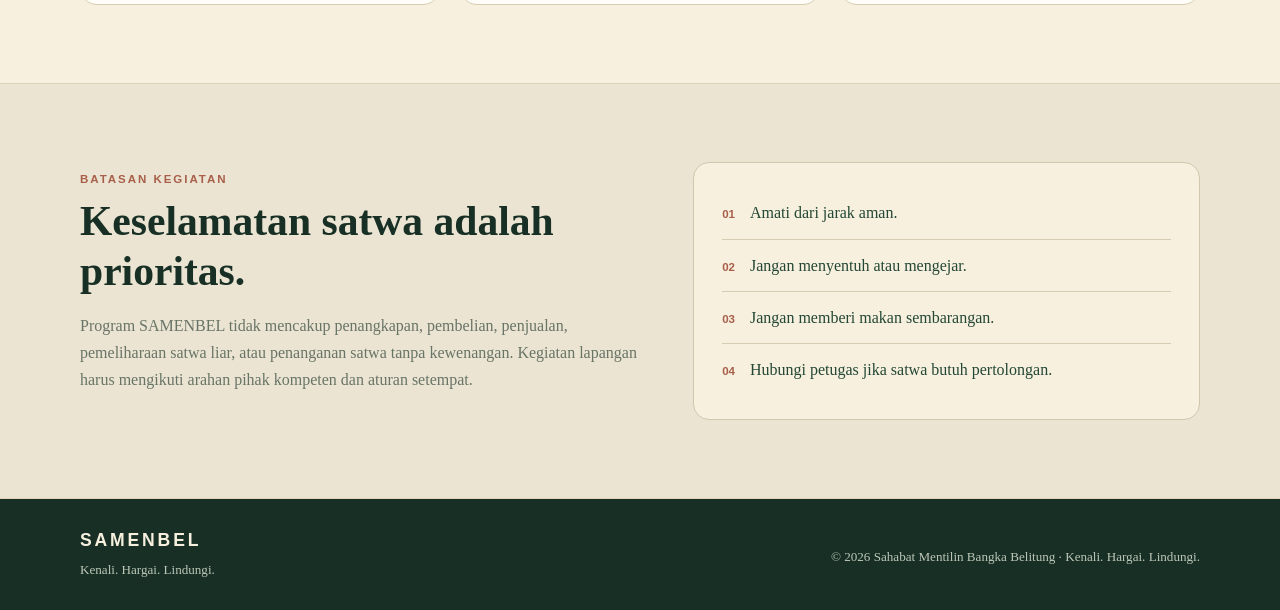
==== commit 3a6f00bf: "Update katalog.html" ====
--- a/katalog.html
+++ b/katalog.html
@@ -11,7 +11,7 @@
 <body>
 <header class="site-header"><div class="container header-inner"><a class="brand" href="index.html"><img src="logo-samenbel.svg" alt="Logo Sahabat Mentilin Bangka Belitung"><span><strong>SAMENBEL</strong><small>Sahabat Mentilin Bangka Belitung</small></span></a><button class="menu-toggle" type="button" aria-label="Buka navigasi" aria-expanded="false">☰</button><nav class="main-nav" aria-label="Navigasi utama"><a class="" href="index.html">Beranda</a><a class="" href="tentang.html">Tentang</a><a class="active" href="katalog.html">Katalog</a><a class="" href="kontak.php">Kontak</a></nav></div></header>
 <main>
-<section class="page-hero container"><p class="eyebrow">KATALOG PROGRAM</p><h1>Dari pengetahuan menjadi kepedulian.</h1><p class="hero-lead">Enam contoh program SAMENBEL yang menggabungkan edukasi satwa, kepedulian lingkungan, dan partisipasi masyarakat Bangka Belitung.</p></section><section class="section container"><div class="program-grid"><article class="program-card"><img src="program-edukasi.svg" alt="Ilustrasi orisinal mentilin untuk program Kelas Kenal Mentilin"><div class="program-body"><span class="program-tag">Edukasi</span><h2>Kelas Kenal Mentilin</h2><p>Buka wawasan tentang ciri fisik, perilaku nokturnal, makanan alami, dan peran mentilin di ekosistem.</p><span class="program-index">PROGRAM 01</span></div></article><article class="program-card"><img src="program-habitat.svg" alt="Ilustrasi orisinal mentilin untuk program Jelajah Habitat"><div class="program-body"><span class="program-tag">Habitat</span><h2>Jelajah Habitat</h2><p>Mengenal pepohonan, semak, dan ruang hidup mentilin melalui materi pengamatan yang tidak mengganggu satwa.</p><span class="program-index">PROGRAM 02</span></div></article><article class="program-card"><img src="img/program-kampanye.svg" alt="Ilustrasi orisinal mentilin untuk program Suara untuk Mentilin"><div class="program-body"><span class="program-tag">Kampanye</span><h2>Suara untuk Mentilin</h2><p>Menyebarkan pesan perlindungan satwa liar dan menolak penangkapan, perdagangan, serta eksploitasi.</p><span class="program-index">PROGRAM 03</span></div></article><article class="program-card"><img src="img/program-peduli.svg" alt="Ilustrasi orisinal mentilin untuk program Bijak Saat Bertemu Satwa"><div class="program-body"><span class="program-tag">Kepedulian</span><h2>Bijak Saat Bertemu Satwa</h2><p>Belajar menjaga jarak, tidak menyentuh atau memberi makan, dan menghubungi petugas bila satwa membutuhkan pertolongan.</p><span class="program-index">PROGRAM 04</span></div></article><article class="program-card"><img src="img/program-komunitas.svg" alt="Ilustrasi orisinal mentilin untuk program Temu Sahabat Mentilin"><div class="program-body"><span class="program-tag">Komunitas</span><h2>Temu Sahabat Mentilin</h2><p>Ruang diskusi, berbagi bacaan, kuis, dan kolaborasi edukasi bersama warga serta komunitas lingkungan.</p><span class="program-index">PROGRAM 05</span></div></article><article class="program-card"><img src="img/program-pohon.svg" alt="Ilustrasi orisinal mentilin untuk program Ruang Hijau untuk Satwa"><div class="program-body"><span class="program-tag">Aksi Hijau</span><h2>Ruang Hijau untuk Satwa</h2><p>Mengajak masyarakat merawat vegetasi lokal dan memahami hubungan habitat yang sehat dengan kelangsungan satwa.</p><span class="program-index">PROGRAM 06</span></div></article></div></section>
+<section class="page-hero container"><p class="eyebrow">KATALOG PROGRAM</p><h1>Dari pengetahuan menjadi kepedulian.</h1><p class="hero-lead">Enam contoh program SAMENBEL yang menggabungkan edukasi satwa, kepedulian lingkungan, dan partisipasi masyarakat Bangka Belitung.</p></section><section class="section container"><div class="program-grid"><article class="program-card"><img src="program-edukasi.svg" alt="Ilustrasi orisinal mentilin untuk program Kelas Kenal Mentilin"><div class="program-body"><span class="program-tag">Edukasi</span><h2>Kelas Kenal Mentilin</h2><p>Buka wawasan tentang ciri fisik, perilaku nokturnal, makanan alami, dan peran mentilin di ekosistem.</p><span class="program-index">PROGRAM 01</span></div></article><article class="program-card"><img src="program-habitat.svg" alt="Ilustrasi orisinal mentilin untuk program Jelajah Habitat"><div class="program-body"><span class="program-tag">Habitat</span><h2>Jelajah Habitat</h2><p>Mengenal pepohonan, semak, dan ruang hidup mentilin melalui materi pengamatan yang tidak mengganggu satwa.</p><span class="program-index">PROGRAM 02</span></div></article><article class="program-card"><img src="img/program-kampanye.svg" alt="Ilustrasi orisinal mentilin untuk program Suara untuk Mentilin"><div class="program-body"><span class="program-tag">Kampanye</span><h2>Suara untuk Mentilin</h2><p>Menyebarkan pesan perlindungan satwa liar dan menolak penangkapan, perdagangan, serta eksploitasi.</p><span class="program-index">PROGRAM 03</span></div></article><article class="program-card"><img src="program-peduli.svg" alt="Ilustrasi orisinal mentilin untuk program Bijak Saat Bertemu Satwa"><div class="program-body"><span class="program-tag">Kepedulian</span><h2>Bijak Saat Bertemu Satwa</h2><p>Belajar menjaga jarak, tidak menyentuh atau memberi makan, dan menghubungi petugas bila satwa membutuhkan pertolongan.</p><span class="program-index">PROGRAM 04</span></div></article><article class="program-card"><img src="program-komunitas.svg" alt="Ilustrasi orisinal mentilin untuk program Temu Sahabat Mentilin"><div class="program-body"><span class="program-tag">Komunitas</span><h2>Temu Sahabat Mentilin</h2><p>Ruang diskusi, berbagi bacaan, kuis, dan kolaborasi edukasi bersama warga serta komunitas lingkungan.</p><span class="program-index">PROGRAM 05</span></div></article><article class="program-card"><img src="program-pohon.svg" alt="Ilustrasi orisinal mentilin untuk program Ruang Hijau untuk Satwa"><div class="program-body"><span class="program-tag">Aksi Hijau</span><h2>Ruang Hijau untuk Satwa</h2><p>Mengajak masyarakat merawat vegetasi lokal dan memahami hubungan habitat yang sehat dengan kelangsungan satwa.</p><span class="program-index">PROGRAM 06</span></div></article></div></section>
 <section class="section section-soft"><div class="container split-section"><div><p class="eyebrow">BATASAN KEGIATAN</p><h2>Keselamatan satwa adalah prioritas.</h2><p class="muted">Program SAMENBEL tidak mencakup penangkapan, pembelian, penjualan, pemeliharaan satwa liar, atau penanganan satwa tanpa kewenangan. Kegiatan lapangan harus mengikuti arahan pihak kompeten dan aturan setempat.</p></div><div class="safety-list"><p><span>01</span> Amati dari jarak aman.</p><p><span>02</span> Jangan menyentuh atau mengejar.</p><p><span>03</span> Jangan memberi makan sembarangan.</p><p><span>04</span> Hubungi petugas jika satwa butuh pertolongan.</p></div></div></section>
 </main>
 <footer class="site-footer"><div class="container footer-inner"><div><a class="footer-brand" href="index.html">SAMENBEL</a><p>Kenali. Hargai. Lindungi.</p></div><p class="footer-note">© 2026 Sahabat Mentilin Bangka Belitung · Kenali. Hargai. Lindungi.</p></div></footer>
